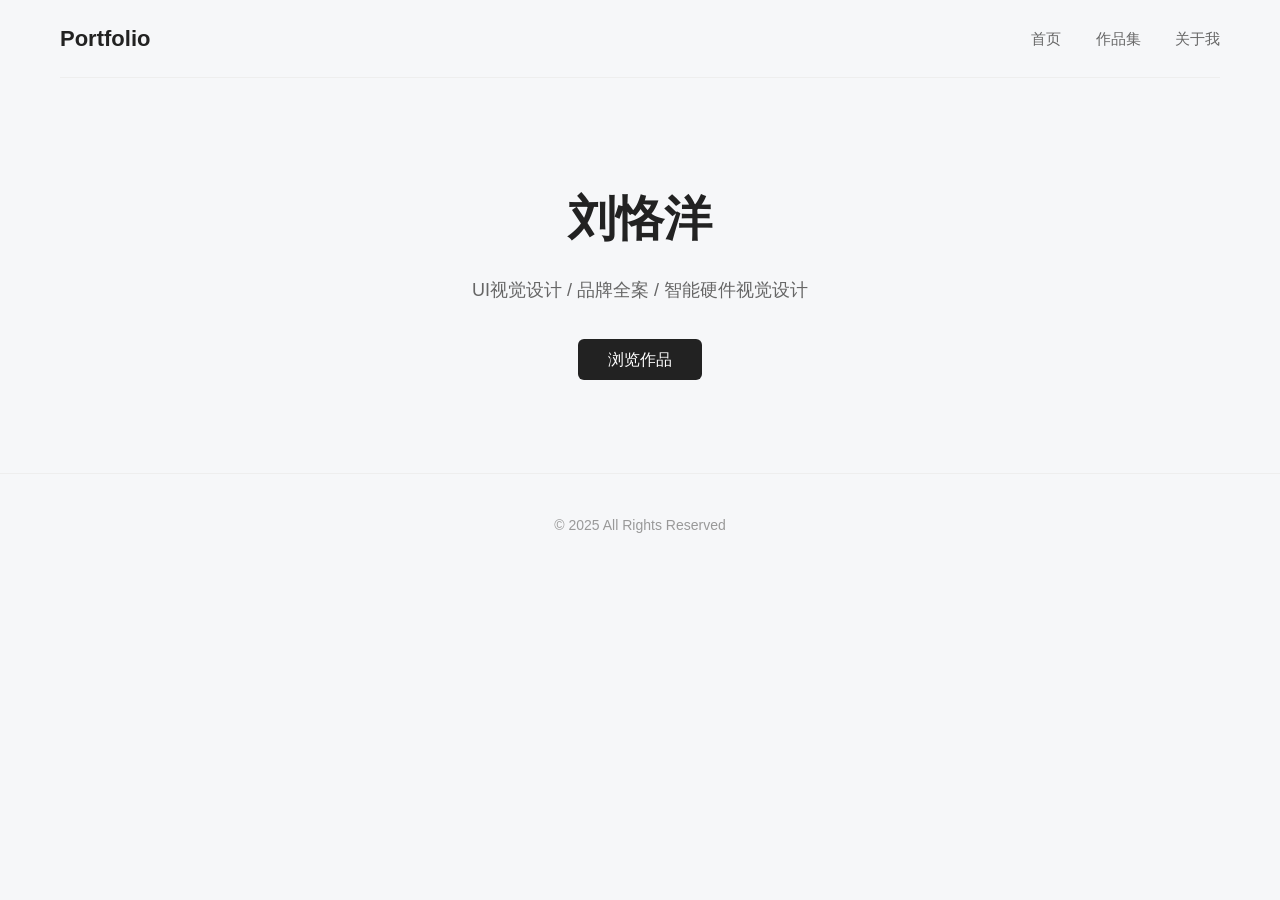
==== docs/index.html @ 11b3e66a "修改名字" ====
<!DOCTYPE html>
<html lang="zh-CN">
<head>
    <meta charset="UTF-8">
    <meta name="viewport" content="width=device-width, initial-scale=1.0">
    <title>个人作品集 | UI品牌设计师</title>
    <link rel="stylesheet" href="assets/css/style.css">
</head>
<body>
    <div class="container">
        <nav>
            <div class="nav-logo">Portfolio</div>
            <div class="nav-links">
                <a href="index.html">首页</a>
                <a href="works.html">作品集</a>
                <a href="about.html">关于我</a>
            </div>
        </nav>

        <section class="hero">
            <h1>刘恪洋</h1>
            <p>UI视觉设计 / 品牌全案 / 智能硬件视觉设计</p>
            <a href="works.html" class="btn">浏览作品</a>
        </section>
    </div>

    <footer>
        © 2025 All Rights Reserved
    </footer>
</body>
</html>
---- docs/assets/css/style.css ----
* {
    margin: 0;
    padding: 0;
    box-sizing: border-box;
}

body {
    font-family: "Inter", "思源黑体", sans-serif;
    background-color: #f6f7f9;
    color: #222;
    line-height: 1.7;
}

a {
    text-decoration: none;
    color: inherit;
}

.container {
    max-width: 1200px;
    margin: 0 auto;
    padding: 0 20px;
}

/* 导航栏 */
nav {
    display: flex;
    justify-content: space-between;
    align-items: center;
    padding: 20px 0;
    border-bottom: 1px solid #eee;
}

.nav-logo {
    font-size: 22px;
    font-weight: 700;
}

.nav-links a {
    margin-left: 30px;
    font-size: 15px;
    color: #666;
}

.nav-links a:hover {
    color: #000;
}

/* 首页hero */
.hero {
    text-align: center;
    padding: 100px 20px;
}

.hero h1 {
    font-size: 48px;
    margin-bottom: 15px;
}

.hero p {
    font-size: 18px;
    color: #666;
    margin-bottom: 40px;
}

.btn {
    padding: 12px 30px;
    background: #222;
    color: #fff;
    border-radius: 6px;
    transition: 0.3s;
}

.btn:hover {
    background: #444;
}

/* 作品网格 */
.section-title {
    font-size: 28px;
    margin: 60px 0 30px;
}

.works-grid {
    display: grid;
    grid-template-columns: repeat(auto-fill, minmax(350px, 1fr));
    gap: 30px;
    margin-bottom: 80px;
}

.work-card {
    background: #fff;
    border-radius: 10px;
    overflow: hidden;
    box-shadow: 0 2px 12px rgba(0,0,0,0.06);
    transition: 0.3s;
}

.work-card:hover {
    transform: translateY(-5px);
}

.work-card img {
    width: 100%;
    height: 240px;
    object-fit: cover;
}

.work-info {
    padding: 20px;
}

.work-info h3 {
    margin-bottom: 8px;
}

.work-info p {
    color: #666;
    font-size: 14px;
}

/* 项目详情页 */
.project-banner {
    width: 100%;
    height: 400px;
    background: #eef0f3;
    display: flex;
    align-items: center;
    justify-content: center;
    font-size: 30px;
    color: #999;
}

.project-content {
    max-width: 800px;
    margin: 60px auto;
}

.project-content h2 {
    margin: 40px 0 20px;
}

.project-content p {
    color: #444;
    margin-bottom: 15px;
}

.end-text {
    margin: 60px 0 40px;
    text-align: center;
    font-size: 18px;
    color: #333;
    line-height: 2;
}

/* 页脚 */
footer {
    text-align: center;
    padding: 40px 0;
    color: #999;
    font-size: 14px;
    border-top: 1px solid #eee;
}
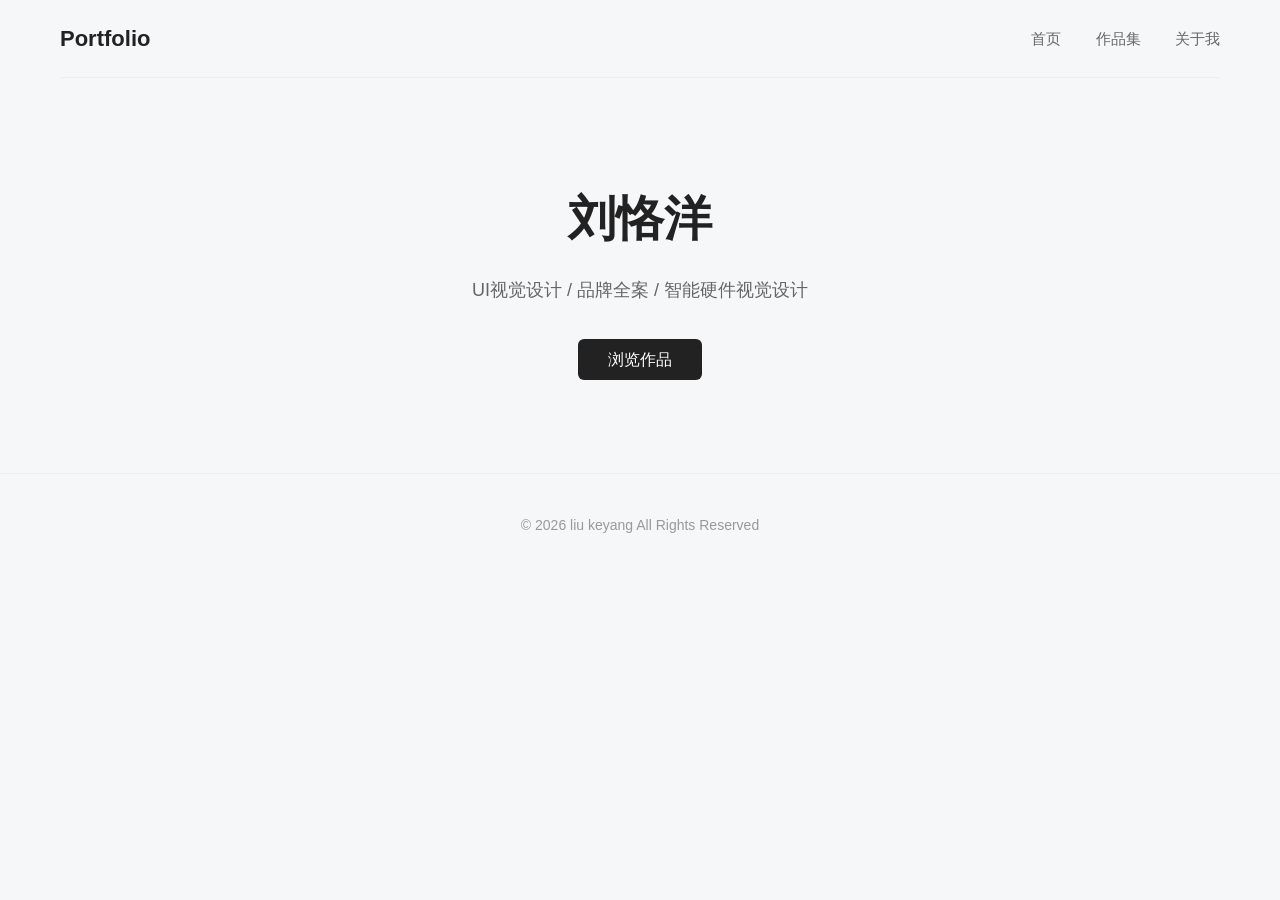
==== commit 150f7a56: "版权归属修改2" ====
--- a/docs/index.html
+++ b/docs/index.html
@@ -25,7 +25,7 @@
     </div>
 
     <footer>
-        © 2025 All Rights Reserved
+        © 2026 liu keyang All Rights Reserved
     </footer>
 </body>
 </html>
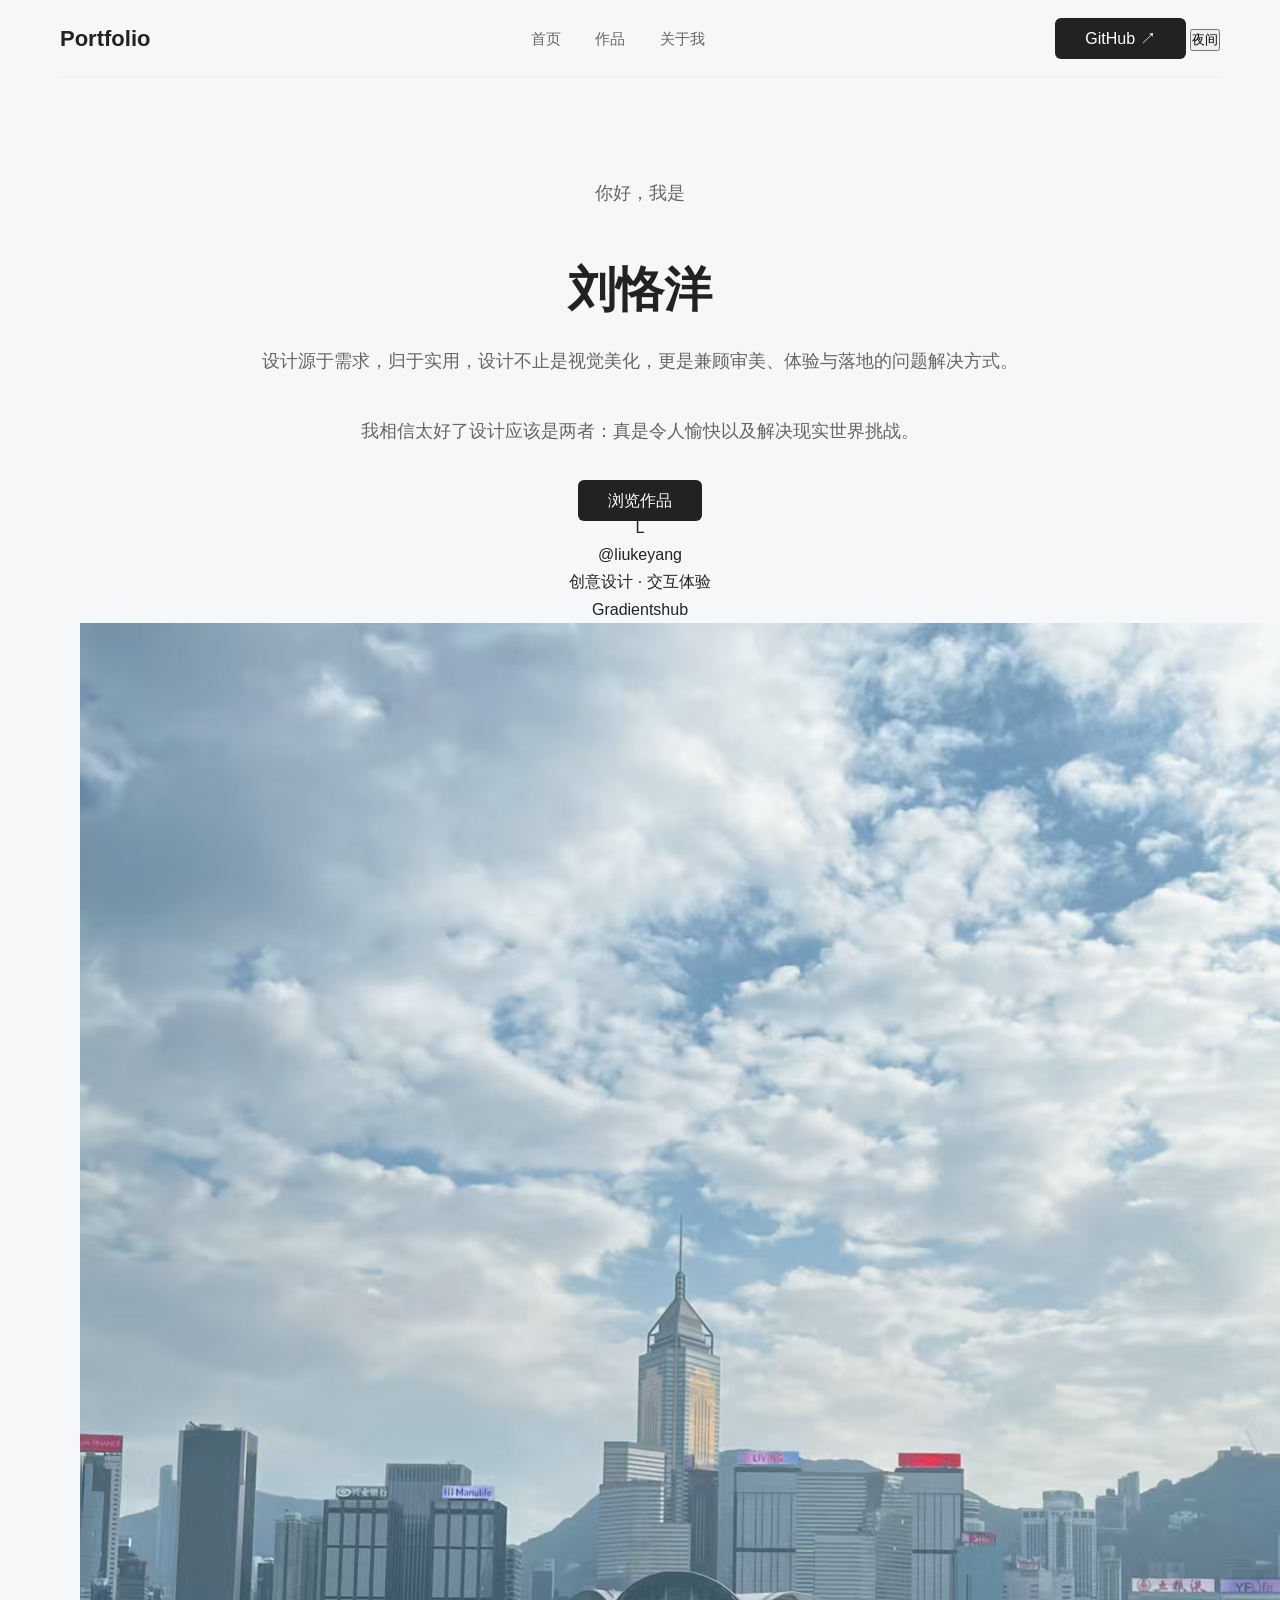
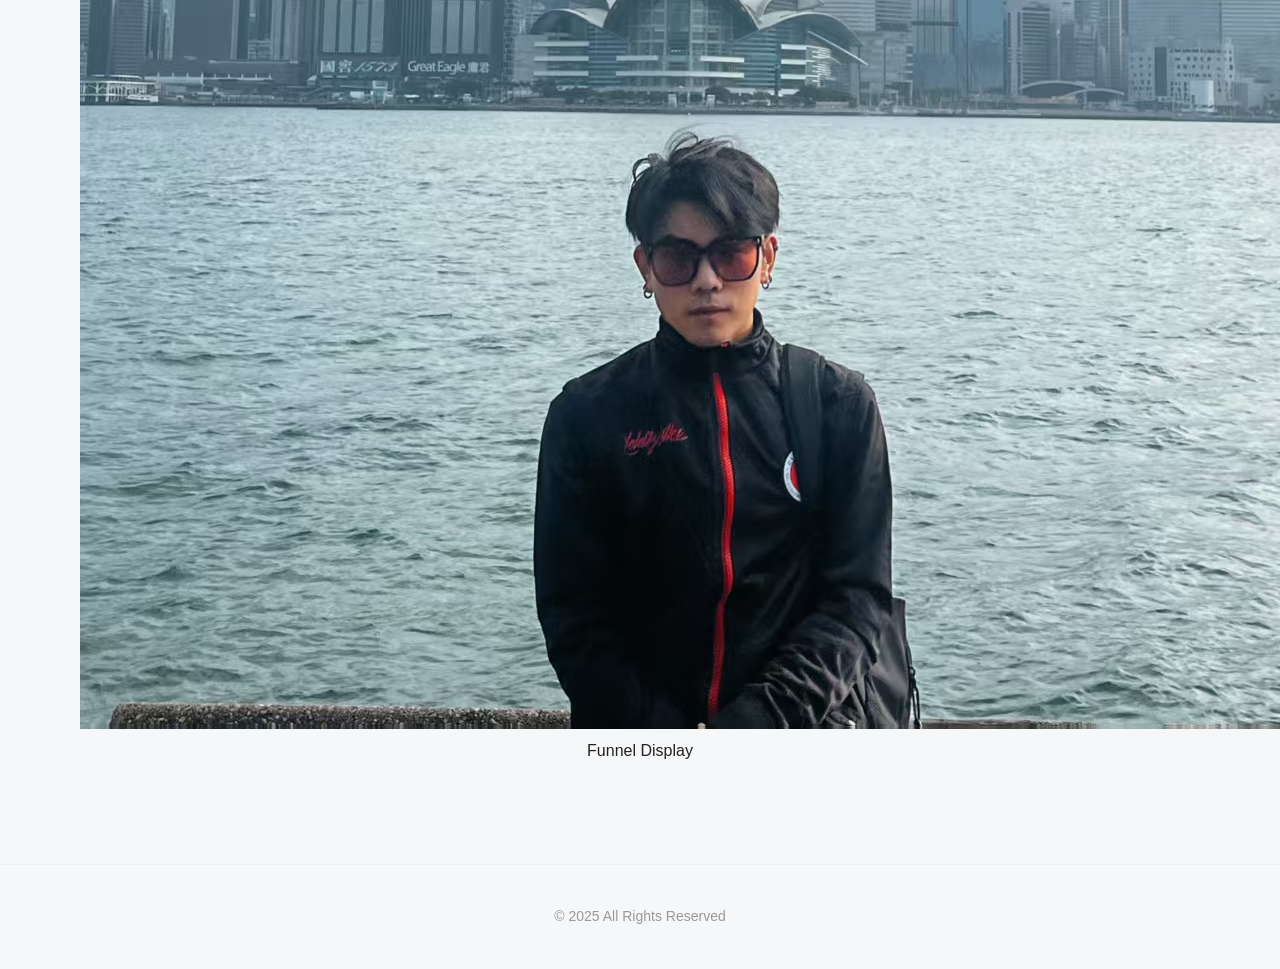
==== commit fbae5e83: "Add files via upload" ====
--- a/docs/index.html
+++ b/docs/index.html
@@ -8,24 +8,67 @@
 </head>
 <body>
     <div class="container">
-        <nav>
+        <nav class="topbar">
             <div class="nav-logo">Portfolio</div>
             <div class="nav-links">
                 <a href="index.html">首页</a>
-                <a href="works.html">作品集</a>
+                <a href="works.html">作品</a>
                 <a href="about.html">关于我</a>
+            </div>
+            <div class="nav-actions">
+                <a href="https://github.com/lllluckyyyy274" class="btn btn-outline">GitHub ↗</a>
+                <button id="themeToggle" class="theme-toggle" aria-label="切换主题">夜间</button>
             </div>
         </nav>
 
         <section class="hero">
-            <h1>刘恪洋</h1>
-            <p>UI视觉设计 / 品牌全案 / 智能硬件视觉设计</p>
-            <a href="works.html" class="btn">浏览作品</a>
+            <div class="hero-copy">
+                <p class="eyebrow">你好，我是</p>
+                <h1>刘恪洋</h1>
+                <p class="hero-lead">设计源于需求，归于实用，设计不止是视觉美化，更是兼顾审美、体验与落地的问题解决方式。</p>
+                <p class="hero-description">我相信太好了设计应该是两者：真是令人愉快以及解决现实世界挑战。</p>
+
+                <div class="hero-actions">
+                    <a href="works.html" class="btn btn-primary">浏览作品</a>
+                </div>
+
+                <div class="profile-card">
+                    <div class="profile-avatar">L</div>
+                    <div>
+                        <div class="profile-name">@liukeyang</div>
+                        <div class="profile-note">创意设计 · 交互体验</div>
+                    </div>
+                </div>
+            </div>
+
+            <div class="hero-visual">
+                <div class="visual-frame">
+                    <span class="visual-label">Gradientshub</span>
+                    <img src="assets/images/mypicture.jpg" alt="展示图">
+                    <span class="visual-chip">Funnel Display</span>
+                    <div class="visual-bar">
+                        <span></span>
+                        <span></span>
+                        <span></span>
+                    </div>
+                </div>
+            </div>
         </section>
     </div>
 
     <footer>
-        © 2026 liu keyang All Rights Reserved
+        © 2025 All Rights Reserved
     </footer>
+
+    <script>
+        const themeToggle = document.getElementById('themeToggle');
+        const root = document.documentElement;
+        themeToggle.addEventListener('click', () => {
+            document.body.classList.toggle('dark-theme');
+            const isDark = document.body.classList.contains('dark-theme');
+            themeToggle.textContent = isDark ? '白天' : '夜间';
+            themeToggle.setAttribute('aria-label', isDark ? '切换至白天模式' : '切换至夜间模式');
+        });
+    </script>
 </body>
-</html>
+</html>
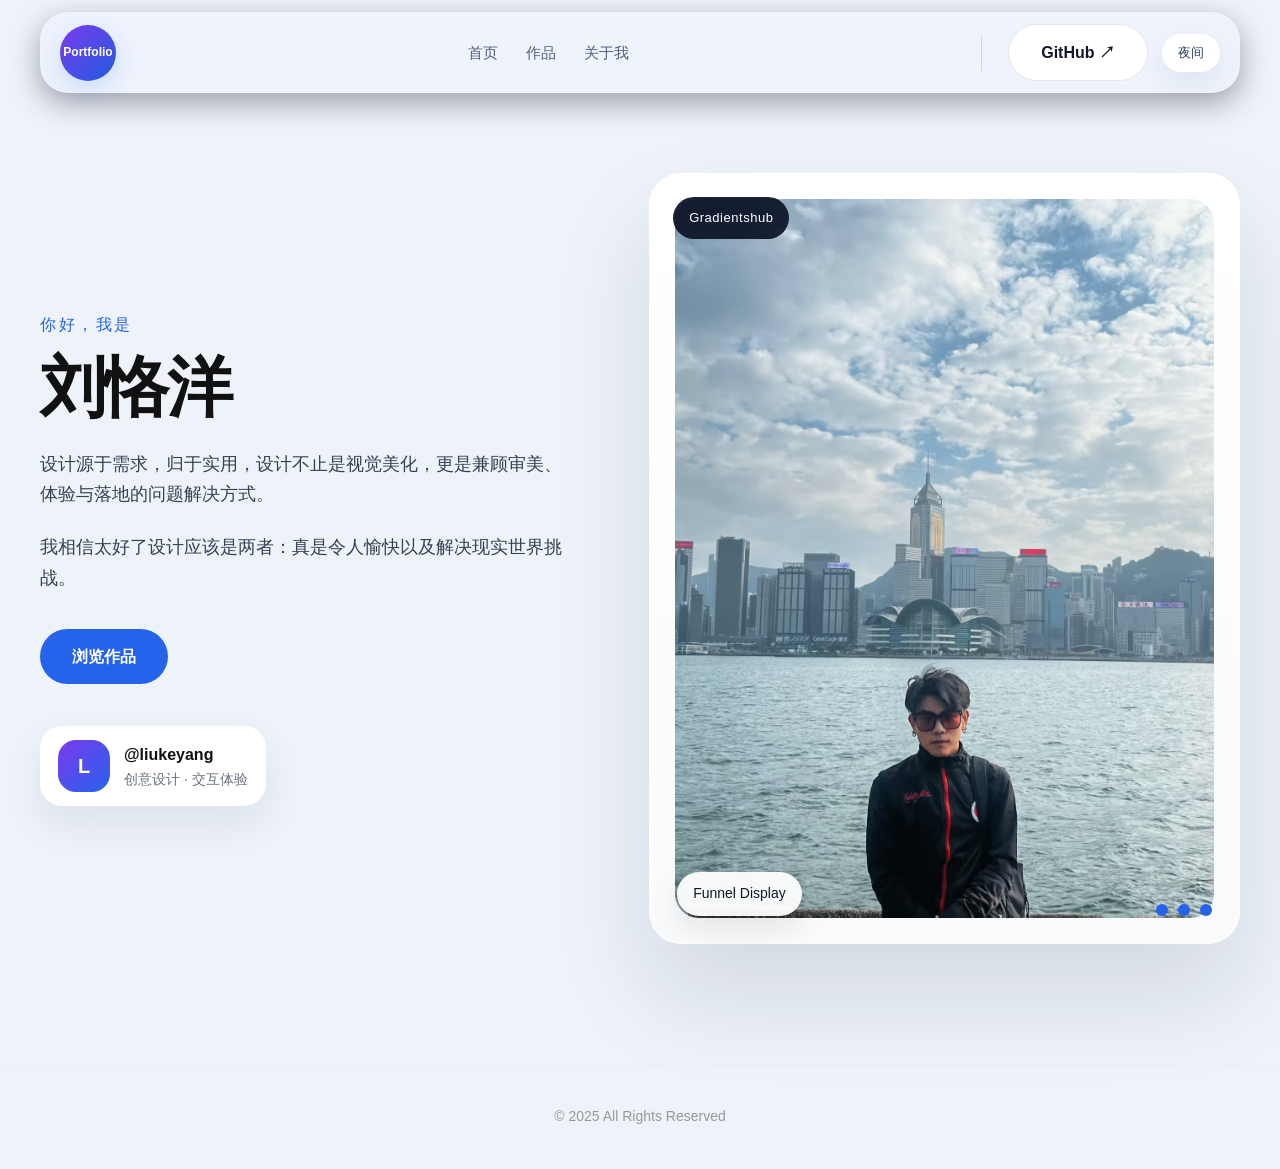
==== commit 95829f59: "Update index.html" ====
--- a/docs/index.html
+++ b/docs/index.html
@@ -4,7 +4,7 @@
     <meta charset="UTF-8">
     <meta name="viewport" content="width=device-width, initial-scale=1.0">
     <title>个人作品集 | UI品牌设计师</title>
-    <link rel="stylesheet" href="assets/css/style.css">
+    <link rel="stylesheet" href="./assets/css/style.css">
 </head>
 <body>
     <div class="container">
@@ -71,4 +71,4 @@
         });
     </script>
 </body>
-</html>+</html>
--- a/docs/assets/css/style.css
+++ b/docs/assets/css/style.css
@@ -6,8 +6,8 @@
 
 body {
     font-family: "Inter", "思源黑体", sans-serif;
-    background-color: #f6f7f9;
-    color: #222;
+    background-color: #eef3fa;
+    color: #111;
     line-height: 1.7;
 }
 
@@ -17,62 +17,419 @@
 }
 
 .container {
-    max-width: 1200px;
+    max-width: 1440px;
     margin: 0 auto;
-    padding: 0 20px;
-}
-
-/* 导航栏 */
-nav {
+    padding: 0 clamp(16px, 4vw, 40px); /* 最小16px，随屏幕宽度变化，最大40px */
+    position: relative;
+}
+
+.topbar {
     display: flex;
-    justify-content: space-between;
-    align-items: center;
-    padding: 20px 0;
-    border-bottom: 1px solid #eee;
+    align-items: center;
+    gap: 20px;
+    padding: 12px 20px;
+    margin: 12px 0 0;
+    background: rgba(255,255,255,0.06);
+    border-radius: 28px;
+    box-shadow: 0 10px 30px rgba(2,6,23,0.35);
+    backdrop-filter: blur(8px) saturate(120%);
+    -webkit-backdrop-filter: blur(8px) saturate(120%);
 }
 
 .nav-logo {
-    font-size: 22px;
+    width: 56px;
+    height: 56px;
+    border-radius: 50%;
+    display: inline-grid;
+    place-items: center;
+    font-size: 12px;
+    font-weight: 900;
+    color: #fff;
+    background: linear-gradient(135deg,#7c3aed,hsl(221, 75%, 50%));
+    box-shadow: 0 8px 24px rgba(37,99,235,0.18);
+}
+
+.nav-links {
+    display: flex;
+    align-items: center;
+    gap: 28px;
+    flex-wrap: nowrap;
+    margin: 0 auto; /* 居中 */
+}
+
+.nav-links a {
+    position: relative;
+    font-size: 15px;
+    color: #51607a;
+    transition: color 0.2s;
+}
+
+.nav-links a::after {
+    content: "";
+    position: absolute;
+    left: 0;
+    bottom: -4px;
+    width: 0;
+    height: 3px;
+    background: #2563eb;
+    border-radius: 999px;
+    transition: width 0.25s ease;
+}
+
+.nav-links a:hover {
+    color: #0f172a;
+}
+
+.nav-links a:hover::after,
+.nav-links a:focus-visible::after {
+    width: 100%;
+}
+
+.nav-actions {
+    display: flex;
+    align-items: center;
+    gap: 14px;
+}
+
+.nav-actions::before {
+    content: "";
+    display: block;
+    width: 1px;
+    height: 36px;
+    margin-right: 12px;
+    background: rgba(2,6,23,0.12);
+    border-radius: 2px;
+}
+
+.theme-toggle {
+    padding: 10px 16px;
+    border: none;
+    border-radius: 999px;
+    background: #fff;
+    color: #2e3e5c;
+    box-shadow: 0 10px 30px rgba(20, 30, 60, 0.08);
+    cursor: pointer;
+}
+
+.btn {
+    display: inline-flex;
+    align-items: center;
+    justify-content: center;
+    padding: 14px 32px;
+    border-radius: 999px;
+    font-weight: 600;
+    transition: all 0.25s ease;
+}
+
+.btn-primary {
+    background: #2563eb;
+    color: #fff;
+}
+
+.btn-primary:hover {
+    background: #1d4ed8;
+}
+
+.btn-outline {
+    border: 1px solid rgba(15, 23, 42, 0.1);
+    background: #fff;
+    color: #111827;
+}
+
+.btn-outline:hover {
+    background: #f8fafc;
+}
+
+.dark-theme {
+    background-color: #071019;
+    color: #e5e7eb;
+}
+
+.dark-theme a {
+    color: #e5e7eb;
+}
+
+.dark-theme .container {
+    background: transparent;
+}
+
+.dark-theme nav,
+.dark-theme .visual-frame,
+.dark-theme .profile-card,
+.dark-theme .btn-outline,
+.dark-theme .theme-toggle {
+    background: rgba(15, 23, 42, 0.94);
+}
+
+.dark-theme .theme-toggle {
+    color: #e5e7eb;
+    box-shadow: 0 10px 30px rgba(255, 255, 255, 0.06);
+}
+
+.dark-theme .nav-links a {
+    color: #cbd5e1;
+}
+
+.dark-theme .nav-links a:hover {
+    color: #f8fafc;
+}
+
+.dark-theme .btn-primary {
+    background: #60a5fa;
+}
+
+.dark-theme .btn-primary:hover {
+    background: #3b82f6;
+}
+
+.dark-theme .btn-outline {
+    border-color: rgba(255, 255, 255, 0.1);
+    background: rgba(255, 255, 255, 0.05);
+    color: #e5e7eb;
+}
+
+.dark-theme .hero-lead,
+.dark-theme .hero-description,
+.dark-theme .profile-note {
+    color: #cbd5e1;
+}
+
+.dark-theme .visual-frame {
+    background: rgba(15, 23, 42, 0.96);
+    box-shadow: 0 50px 100px rgba(0, 0, 0, 0.4);
+}
+
+.dark-theme .visual-frame::before {
+    border-color: rgba(255, 255, 255, 0.08);
+}
+
+.dark-theme .visual-label,
+.dark-theme .visual-chip {
+    background: rgba(255, 255, 255, 0.08);
+    color: #e5e7eb;
+}
+
+.dark-theme footer {
+    color: #94a3b8;
+    border-top-color: rgba(148, 163, 184, 0.2);
+}
+
+.hero {
+    display: grid;
+    grid-template-columns: minmax(320px, 1fr) minmax(420px, 1.1fr);
+    align-items: center;
+    gap: 72px;
+    padding: 80px 0 120px;
+}
+
+.hero-copy {
+    max-width: 580px;
+}
+
+.eyebrow {
+    margin-bottom: 18px;
+    font-size: 16px;
+    letter-spacing: 0.16em;
+    text-transform: uppercase;
+    color: #2563eb;
+}
+
+.hero-copy h1 {
+    font-size: 66px;
+    line-height: 0.95;
+    margin-bottom: 30px;
+    letter-spacing: -0.04em;
+}
+
+.hero-lead,
+.hero-description {
+    color: #374151;
+    font-size: 18px;
+    max-width: 560px;
+}
+
+.hero-lead {
+    margin-bottom: 22px;
+}
+
+.hero-description {
+    margin-bottom: 36px;
+}
+
+.hero-actions {
+    margin-bottom: 42px;
+}
+
+.profile-card {
+    display: inline-flex;
+    align-items: center;
+    gap: 14px;
+    padding: 14px 18px;
+    background: #fff;
+    border-radius: 22px;
+    box-shadow: 0 18px 40px rgba(15, 23, 42, 0.08);
+}
+
+.profile-avatar {
+    width: 52px;
+    height: 52px;
+    border-radius: 18px;
+    background: linear-gradient(135deg, #7c3aed, #2563eb);
+    color: #fff;
+    display: grid;
+    place-items: center;
+    font-weight: 800;
+    font-size: 20px;
+}
+
+.profile-name {
     font-weight: 700;
 }
 
-.nav-links a {
-    margin-left: 30px;
-    font-size: 15px;
-    color: #666;
-}
-
-.nav-links a:hover {
-    color: #000;
-}
-
-/* 首页hero */
-.hero {
+.profile-note {
+    font-size: 14px;
+    color: #6b7280;
+}
+
+.hero-visual {
+    display: flex;
+    justify-content: flex-end;
+}
+
+.visual-frame {
+    position: relative;
+    width: 100%;
+    max-width: 660px;
+    border-radius: 32px;
+    background: linear-gradient(180deg, rgba(255,255,255,0.95), rgba(249,250,251,0.95));
+    box-shadow: 0 50px 100px rgba(15, 23, 42, 0.12);
+    overflow: hidden;
+    padding: 26px;
+}
+
+.visual-frame::before {
+    content: "";
+    position: absolute;
+    inset: 0;
+    border: 1px solid rgba(255, 255, 255, 0.55);
+    pointer-events: none;
+    border-radius: 32px;
+}
+
+.visual-label {
+    position: absolute;
+    top: 24px;
+    left: 24px;
+    padding: 10px 16px;
+    background: rgba(15, 23, 42, 0.95);
+    color: #fff;
+    border-radius: 999px;
+    font-size: 13px;
+    letter-spacing: 0.04em;
+}
+
+.visual-chip {
+    position: absolute;
+    bottom: 28px;
+    left: 28px;
+    padding: 10px 16px;
+    background: rgba(255, 255, 255, 0.94);
+    border-radius: 999px;
+    font-size: 14px;
+    color: #111827;
+    box-shadow: 0 12px 30px rgba(15, 23, 42, 0.1);
+}
+
+.visual-bar {
+    position: absolute;
+    right: 28px;
+    bottom: 28px;
+    display: flex;
+    gap: 10px;
+}
+
+.visual-bar span {
+    width: 12px;
+    height: 12px;
+    border-radius: 999px;
+    background: #2563eb;
+}
+
+.visual-frame img {
+    width: 100%;
+    height: auto;
+    display: block;
+    border-radius: 24px;
+    object-fit: cover;
+}
+
+/* 关于页左上头像 */
+.about-avatar {
+    position: absolute;
+    top: 24px;
+    left: 24px;
+    width: clamp(100px, 16vw, 180px);
+    height: auto;
+    border-radius: 12px;
+    box-shadow: 0 20px 40px rgba(0,0,0,0.12);
+    object-fit: cover;
+}
+
+@media screen and (max-width: 800px) {
+    .about-avatar {
+        width: clamp(80px, 18vw, 140px);
+        top: 18px;
+        left: 18px;
+    }
+}
+
+footer {
     text-align: center;
-    padding: 100px 20px;
-}
-
-.hero h1 {
-    font-size: 48px;
-    margin-bottom: 15px;
-}
-
-.hero p {
-    font-size: 18px;
-    color: #666;
-    margin-bottom: 40px;
-}
-
-.btn {
-    padding: 12px 30px;
-    background: #222;
-    color: #fff;
-    border-radius: 6px;
-    transition: 0.3s;
-}
-
-.btn:hover {
-    background: #444;
+    padding: 40px 0 60px;
+    color: #6b7280;
+    font-size: 14px;
+    border-top: 1px solid rgba(148, 163, 184, 0.15);
+}
+
+@media screen and (max-width: 960px) {
+    .hero {
+        grid-template-columns: 1fr;
+        gap: 50px;
+        padding-top: 64px;
+    }
+
+    .hero-copy h1 {
+        font-size: 54px;
+    }
+
+    .visual-frame {
+        max-width: 100%;
+        padding: 22px;
+    }
+}
+
+@media screen and (max-width: 700px) {
+    .topbar {
+        flex-direction: column;
+        align-items: flex-start;
+    }
+
+    .nav-links {
+        gap: 18px;
+    }
+
+    .nav-actions {
+        width: 100%;
+        justify-content: space-between;
+    }
+
+    .hero-copy h1 {
+        font-size: 42px;
+    }
+
+    .profile-card {
+        width: 100%;
+    }
 }
 
 /* 作品网格 */
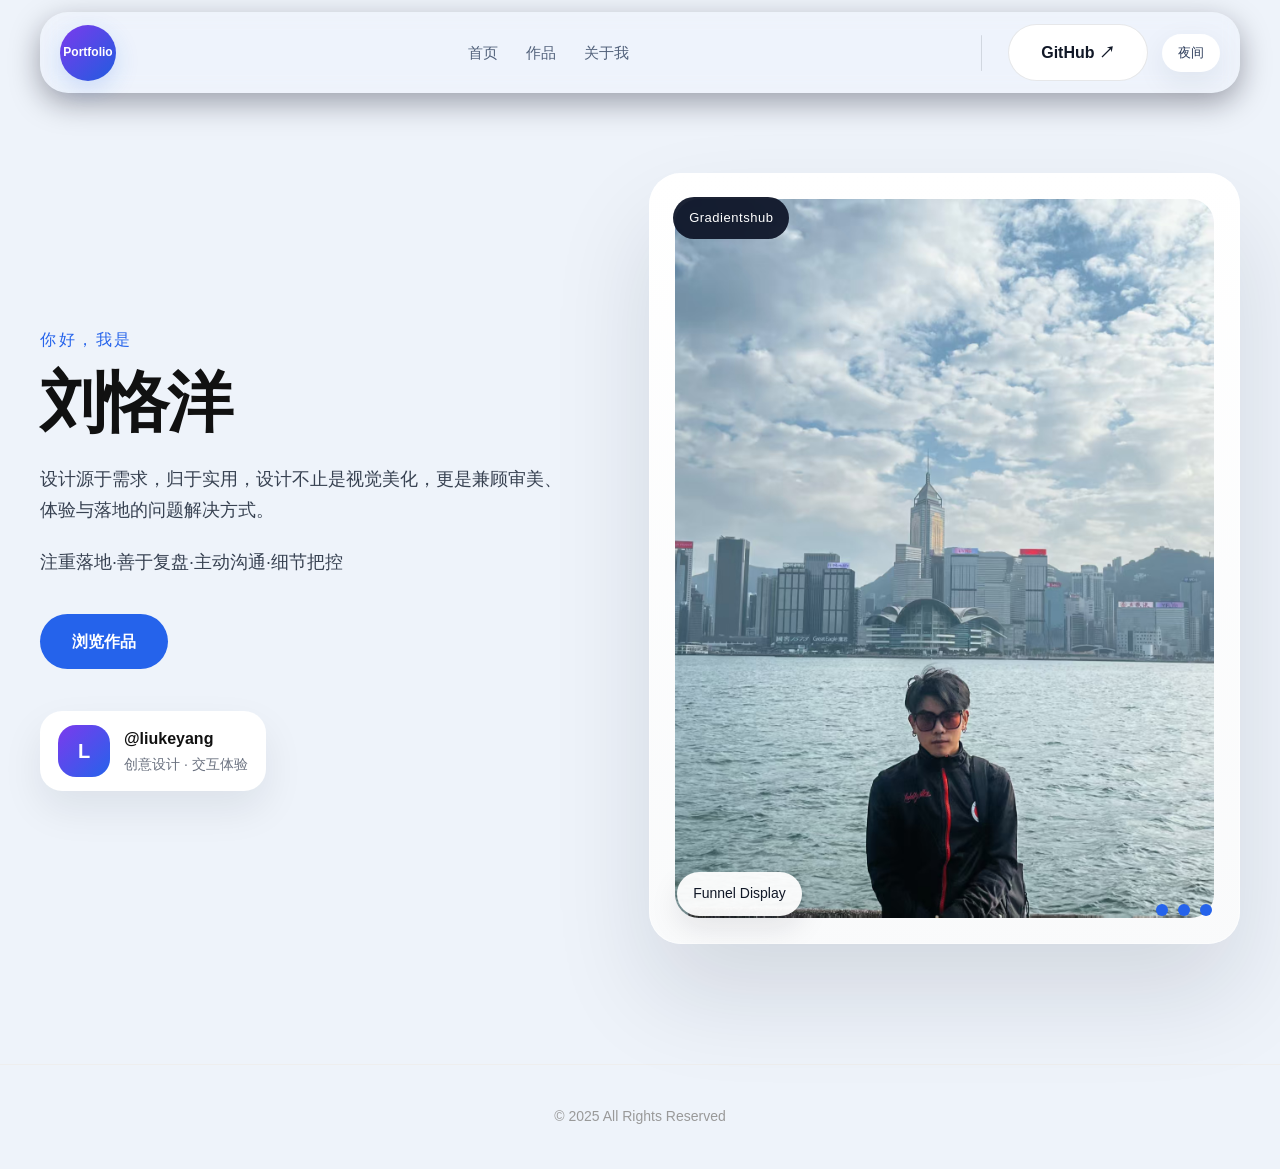
==== commit 5f6b4e4f: "Update index.html" ====
--- a/docs/index.html
+++ b/docs/index.html
@@ -4,7 +4,7 @@
     <meta charset="UTF-8">
     <meta name="viewport" content="width=device-width, initial-scale=1.0">
     <title>个人作品集 | UI品牌设计师</title>
-    <link rel="stylesheet" href="./assets/css/style.css">
+    <link rel="stylesheet" href="assets/css/style.css">
 </head>
 <body>
     <div class="container">
@@ -26,7 +26,7 @@
                 <p class="eyebrow">你好，我是</p>
                 <h1>刘恪洋</h1>
                 <p class="hero-lead">设计源于需求，归于实用，设计不止是视觉美化，更是兼顾审美、体验与落地的问题解决方式。</p>
-                <p class="hero-description">我相信太好了设计应该是两者：真是令人愉快以及解决现实世界挑战。</p>
+                <p class="hero-description">注重落地·善于复盘·主动沟通·细节把控</p>
 
                 <div class="hero-actions">
                     <a href="works.html" class="btn btn-primary">浏览作品</a>
--- a/docs/assets/css/style.css
+++ b/docs/assets/css/style.css
@@ -101,6 +101,50 @@
     border-radius: 2px;
 }
 
+/* 作品次级导航 */
+.project-nav {
+    display: flex;
+    align-items: center;
+    gap: 24px;
+    padding: 0;
+    margin: 20px auto 0;
+    justify-content: center;
+}
+
+.project-nav-item {
+    position: relative;
+    font-size: 15px;
+    color: #51607a;
+    transition: color 0.2s;
+    padding-bottom: 8px;
+}
+
+.project-nav-item::after {
+    content: "";
+    position: absolute;
+    left: 0;
+    bottom: 0;
+    width: 0;
+    height: 2px;
+    background: #2563eb;
+    border-radius: 999px;
+    transition: width 0.25s ease;
+}
+
+.project-nav-item:hover {
+    color: #0f172a;
+}
+
+.project-nav-item:hover::after,
+.project-nav-item.active::after {
+    width: 100%;
+}
+
+.project-nav-item.active {
+    color: #0f172a;
+    font-weight: 600;
+}
+
 .theme-toggle {
     padding: 10px 16px;
     border: none;
@@ -410,17 +454,63 @@
 
 @media screen and (max-width: 700px) {
     .topbar {
-        flex-direction: column;
-        align-items: flex-start;
+        flex-direction: row;
+        align-items: center;
+        gap: 12px;
+        padding: 8px 12px;
+        flex-wrap: nowrap;
+    }
+
+    .nav-logo {
+        width: 44px;
+        height: 44px;
+        font-size: 10px;
+        flex-shrink: 0;
     }
 
     .nav-links {
-        gap: 18px;
+        gap: 16px;
+        margin: 0;
+        flex-shrink: 0;
+    }
+
+    .nav-links a {
+        font-size: 13px;
     }
 
     .nav-actions {
-        width: 100%;
-        justify-content: space-between;
+        width: auto;
+        justify-content: flex-end;
+        gap: 8px;
+        margin-left: auto;
+    }
+
+    .nav-actions::before {
+        height: 24px;
+        margin-right: 8px;
+    }
+
+    .theme-toggle {
+        padding: 6px 12px;
+        font-size: 12px;
+    }
+
+    .btn {
+        padding: 8px 16px;
+        font-size: 12px;
+    }
+
+    .project-nav {
+        gap: 16px;
+        margin-top: 16px;
+        overflow-x: auto;
+        padding-bottom: 8px;
+    }
+
+    .project-nav-item {
+        font-size: 13px;
+        white-space: nowrap;
+        flex-shrink: 0;
     }
 
     .hero-copy h1 {
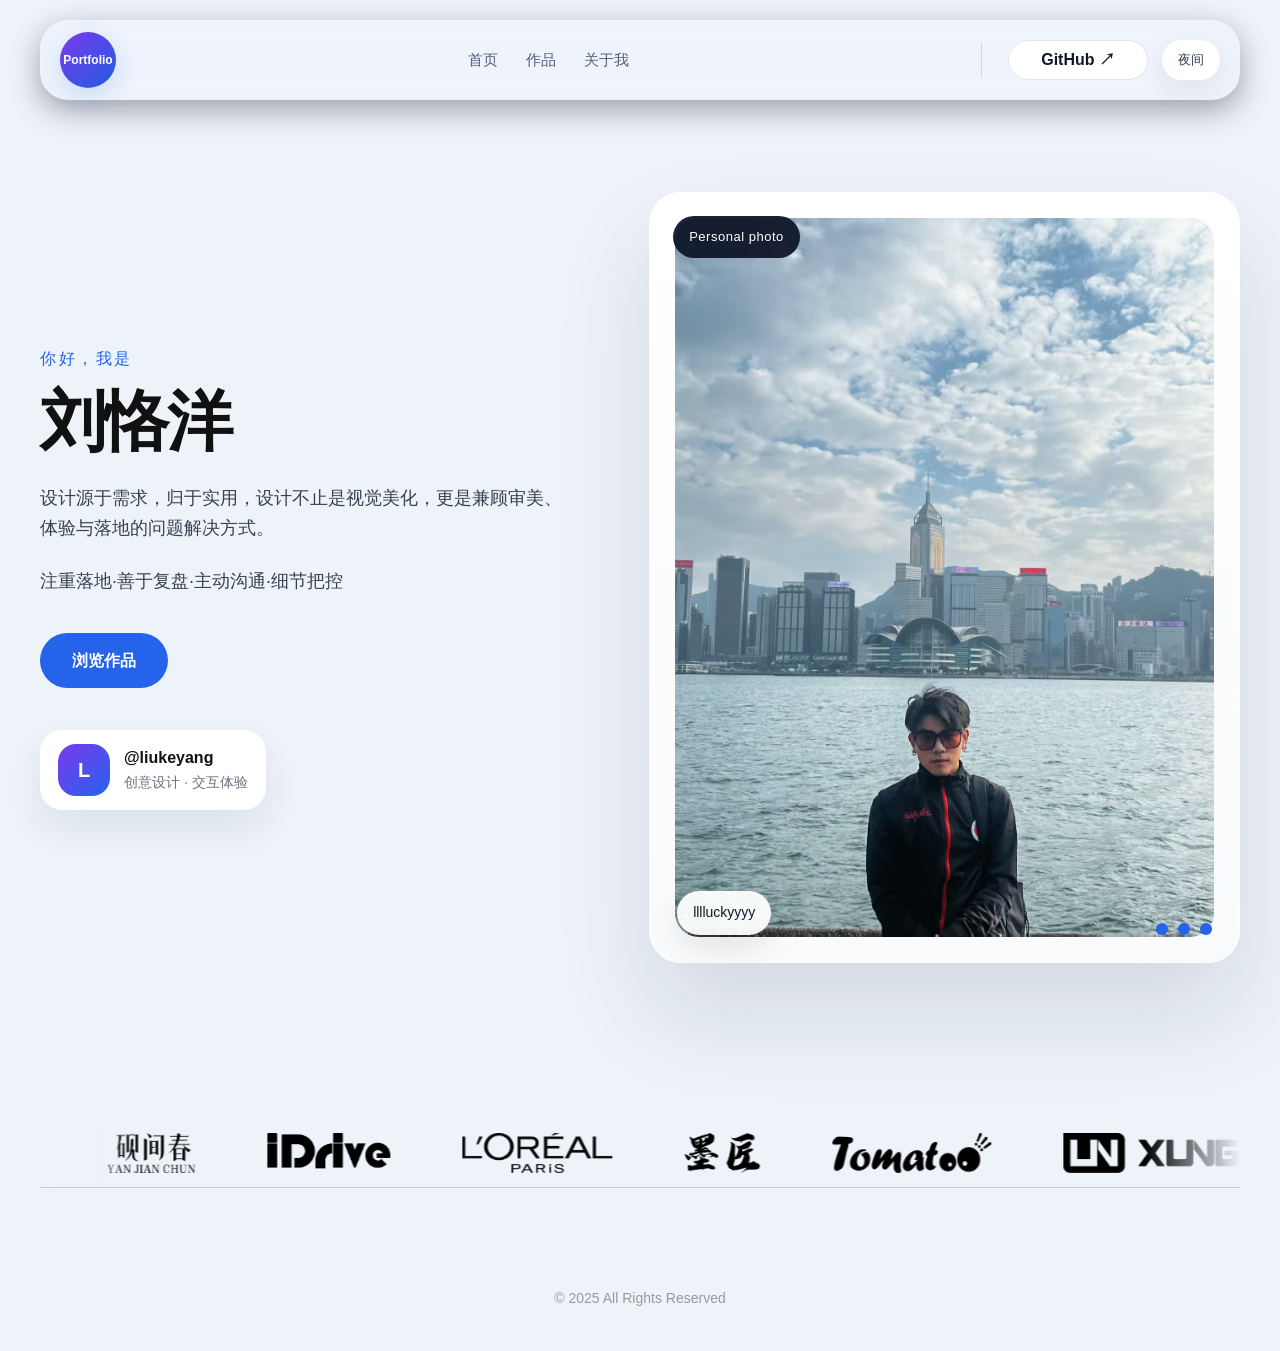
==== commit cc66d6e1: "Add files via upload" ====
--- a/docs/index.html
+++ b/docs/index.html
@@ -5,6 +5,7 @@
     <meta name="viewport" content="width=device-width, initial-scale=1.0">
     <title>个人作品集 | UI品牌设计师</title>
     <link rel="stylesheet" href="assets/css/style.css">
+    <link rel="stylesheet" href="assets/css/logoloop.css">
 </head>
 <body>
     <div class="container">
@@ -26,26 +27,27 @@
                 <p class="eyebrow">你好，我是</p>
                 <h1>刘恪洋</h1>
                 <p class="hero-lead">设计源于需求，归于实用，设计不止是视觉美化，更是兼顾审美、体验与落地的问题解决方式。</p>
-                <p class="hero-description">注重落地·善于复盘·主动沟通·细节把控</p>
+                <p class="hero-description">注重落地·善于复盘·主动沟通·细节把控
+                </p>
 
                 <div class="hero-actions">
                     <a href="works.html" class="btn btn-primary">浏览作品</a>
                 </div>
 
-                <div class="profile-card">
+                <a href="about.html" class="profile-card">
                     <div class="profile-avatar">L</div>
                     <div>
                         <div class="profile-name">@liukeyang</div>
                         <div class="profile-note">创意设计 · 交互体验</div>
                     </div>
-                </div>
+                </a>
             </div>
 
             <div class="hero-visual">
                 <div class="visual-frame">
-                    <span class="visual-label">Gradientshub</span>
                     <img src="assets/images/mypicture.jpg" alt="展示图">
-                    <span class="visual-chip">Funnel Display</span>
+                    <span class="visual-label">Personal photo</span>
+                    <span class="visual-chip">lllluckyyyy</span>
                     <div class="visual-bar">
                         <span></span>
                         <span></span>
@@ -56,19 +58,114 @@
         </section>
     </div>
 
-    <footer>
-        © 2025 All Rights Reserved
-    </footer>
+        <section id="logo-loop-section" style="padding:40px 0;background:transparent;">
+            <div class="container">
+                <div id="logo-loop-root"></div>
+            </div>
+        </section>
+
+        <footer>
+                © 2025 All Rights Reserved
+        </footer>
 
     <script>
         const themeToggle = document.getElementById('themeToggle');
-        const root = document.documentElement;
-        themeToggle.addEventListener('click', () => {
-            document.body.classList.toggle('dark-theme');
-            const isDark = document.body.classList.contains('dark-theme');
-            themeToggle.textContent = isDark ? '白天' : '夜间';
-            themeToggle.setAttribute('aria-label', isDark ? '切换至白天模式' : '切换至夜间模式');
-        });
+        const savedTheme = window.localStorage.getItem('theme');
+        const isDarkMode = savedTheme === 'dark';
+        const updateTheme = (dark) => {
+            document.body.classList.toggle('dark-theme', dark);
+            if (themeToggle) {
+                themeToggle.textContent = dark ? '白天' : '夜间';
+                themeToggle.setAttribute('aria-label', dark ? '切换至白天模式' : '切换至夜间模式');
+            }
+            if (window.reloadLogoLoop) {
+                window.reloadLogoLoop();
+            }
+        };
+        if (savedTheme) {
+            updateTheme(isDarkMode);
+        }
+        if (themeToggle) {
+            themeToggle.addEventListener('click', () => {
+                const nextDark = !document.body.classList.contains('dark-theme');
+                window.localStorage.setItem('theme', nextDark ? 'dark' : 'light');
+                updateTheme(nextDark);
+            });
+        }
+
+        const visualFrame = document.querySelector('.visual-frame');
+        const visualImg = visualFrame?.querySelector('img');
+        if (visualFrame && visualImg) {
+            const maxRotate = 12;
+            visualFrame.addEventListener('pointermove', (event) => {
+                const rect = visualFrame.getBoundingClientRect();
+                const x = event.clientX - rect.left;
+                const y = event.clientY - rect.top;
+                const px = (x / rect.width - 0.5) * 2;
+                const py = (y / rect.height - 0.5) * 2;
+                const rotateY = px * maxRotate;
+                const rotateX = -py * maxRotate;
+                visualImg.style.transform = `perspective(1200px) scale(1.01) rotateX(${rotateX}deg) rotateY(${rotateY}deg)`;
+            });
+            visualFrame.addEventListener('pointerleave', () => {
+                visualImg.style.transform = 'perspective(1200px) scale(1) rotateX(0deg) rotateY(0deg)';
+            });
+        }
     </script>
+        <script src="./assets/js/logoloop.js"></script>
+        <script>
+            const root = document.getElementById('logo-loop-root');
+            let logoLoopDestroy = null;
+            const MANIFEST = ["XPPen1.png","XPPen2.png","YGC1.png","YGC2.png","idrive1.png","idrive2.png","loreal1.png","loreal2.png","mojiang1.png","mojiang2.png","tomatoo1.png","tomatoo2.png","XUNG1.png","XUNG2.png","zao1.png","zao2.png"];
+
+            const getTheme = () => (document.body.classList.contains('dark-theme') ? 'dark' : 'light');
+            const normalizeLogoName = name => name.replace(/\.[^.]+$/, '');
+
+            const buildLogoList = manifest => {
+                const theme = getTheme();
+                const variant = theme === 'dark' ? '1' : '2';
+                const groups = {};
+
+                manifest.forEach(name => {
+                    const match = name.match(/^(.+?)([12])(\.[^.]+)$/);
+                    if (match) {
+                        const base = normalizeLogoName(match[1]);
+                        groups[base] = groups[base] || {};
+                        groups[base][match[2]] = name;
+                    } else {
+                        const base = normalizeLogoName(name);
+                        groups[base] = groups[base] || {};
+                        groups[base].default = name;
+                    }
+                });
+
+                return Object.values(groups).map(group => {
+                    const chosen = group[variant] || group.default || group['2'] || group['1'] || Object.values(group)[0];
+                    return { src: `assets/images/logo/${chosen}`, alt: normalizeLogoName(chosen) };
+                });
+            };
+
+            const loadLogoLoop = () => {
+                const logos = buildLogoList(MANIFEST);
+                if (logoLoopDestroy) {
+                    logoLoopDestroy();
+                }
+                logoLoopDestroy = createLogoLoop(root, {
+                    logos,
+                    speed: 40,
+                    direction: 'left',
+                    logoHeight: 40,
+                    gap: 72,
+                    hoverSpeed: 0,
+                    pauseOnHover: false,
+                    fadeOut: true,
+                    scaleOnHover: true,
+                    ariaLabel: '合作项目与案例'
+                });
+            };
+
+            window.reloadLogoLoop = loadLogoLoop;
+            loadLogoLoop();
+        </script>
 </body>
-</html>
+</html>
--- a/docs/assets/css/style.css
+++ b/docs/assets/css/style.css
@@ -24,11 +24,14 @@
 }
 
 .topbar {
+    position: sticky;
+    top: 0;
+    z-index: 99;
     display: flex;
     align-items: center;
     gap: 20px;
     padding: 12px 20px;
-    margin: 12px 0 0;
+    margin: 20px auto 12px;
     background: rgba(255,255,255,0.06);
     border-radius: 28px;
     box-shadow: 0 10px 30px rgba(2,6,23,0.35);
@@ -114,7 +117,7 @@
 .project-nav-item {
     position: relative;
     font-size: 15px;
-    color: #51607a;
+    color: #1f2937;
     transition: color 0.2s;
     padding-bottom: 8px;
 }
@@ -132,7 +135,7 @@
 }
 
 .project-nav-item:hover {
-    color: #0f172a;
+    color: #111827;
 }
 
 .project-nav-item:hover::after,
@@ -142,17 +145,44 @@
 
 .project-nav-item.active {
     color: #0f172a;
-    font-weight: 600;
-}
-
-.theme-toggle {
+    font-weight: 700;
+}
+
+.dark-theme .project-nav-item {
+    color: #cbd5e1;
+}
+
+.dark-theme .project-nav-item:hover {
+    color: #f8fafc;
+}
+
+.dark-theme .project-nav-item::after,
+.dark-theme .project-nav-item.active::after {
+    background: #60a5fa;
+}
+
+.dark-theme .project-nav-item.active {
+    color: #ffffff;
+    font-weight: 700;
+}
+
+.theme-toggle,
+.btn-outline {
     padding: 10px 16px;
     border: none;
     border-radius: 999px;
+    height: 40px;
+    min-height: 40px;
+    display: inline-flex;
+    align-items: center;
+    justify-content: center;
+    cursor: pointer;
+}
+
+.theme-toggle {
     background: #fff;
     color: #2e3e5c;
     box-shadow: 0 10px 30px rgba(20, 30, 60, 0.08);
-    cursor: pointer;
 }
 
 .btn {
@@ -172,6 +202,7 @@
 
 .btn-primary:hover {
     background: #1d4ed8;
+    transform: scale(1.05);
 }
 
 .btn-outline {
@@ -230,6 +261,12 @@
     border-color: rgba(255, 255, 255, 0.1);
     background: rgba(255, 255, 255, 0.05);
     color: #e5e7eb;
+}
+
+.dark-theme .work-card {
+    background: rgba(15, 23, 42, 0.96);
+    box-shadow: 0 10px 30px rgba(0, 0, 0, 0.35);
+    border: 1px solid rgba(255, 255, 255, 0.08);
 }
 
 .dark-theme .hero-lead,
@@ -312,6 +349,15 @@
     background: #fff;
     border-radius: 22px;
     box-shadow: 0 18px 40px rgba(15, 23, 42, 0.08);
+    text-decoration: none;
+    color: inherit;
+    cursor: pointer;
+    transition: box-shadow 0.2s ease, transform 0.2s ease;
+}
+
+.profile-card:hover {
+    box-shadow: 0 22px 48px rgba(15, 23, 42, 0.13);
+    transform: translateY(-2px);
 }
 
 .profile-avatar {
@@ -349,6 +395,7 @@
     box-shadow: 0 50px 100px rgba(15, 23, 42, 0.12);
     overflow: hidden;
     padding: 26px;
+    perspective: 1200px;
 }
 
 .visual-frame::before {
@@ -358,6 +405,21 @@
     border: 1px solid rgba(255, 255, 255, 0.55);
     pointer-events: none;
     border-radius: 32px;
+}
+
+.visual-frame img {
+    width: 100%;
+    height: auto;
+    display: block;
+    border-radius: 24px;
+    object-fit: cover;
+    transform: perspective(1200px) rotateX(0deg) rotateY(0deg) translateZ(0);
+    transition: transform 0.18s ease-out;
+    will-change: transform;
+}
+
+.visual-frame:hover img {
+    transform: perspective(1200px) scale(1.01) rotateX(0deg) rotateY(0deg);
 }
 
 .visual-label {
@@ -469,13 +531,18 @@
     }
 
     .nav-links {
-        gap: 16px;
+        display: flex;
+        align-items: center;
+        gap: 12px;
         margin: 0;
-        flex-shrink: 0;
+        flex: 1 1 auto;
+        min-width: 0;
     }
 
     .nav-links a {
         font-size: 13px;
+        white-space: nowrap;
+        flex-shrink: 1;
     }
 
     .nav-actions {
@@ -483,6 +550,7 @@
         justify-content: flex-end;
         gap: 8px;
         margin-left: auto;
+        flex-shrink: 0;
     }
 
     .nav-actions::before {
@@ -490,9 +558,19 @@
         margin-right: 8px;
     }
 
-    .theme-toggle {
+    .theme-toggle,
+    .btn-outline {
         padding: 6px 12px;
         font-size: 12px;
+        border-radius: 999px;
+        height: 36px;
+        min-height: 36px;
+        line-height: 1.2;
+    }
+
+    .theme-toggle {
+        padding-left: 12px;
+        padding-right: 12px;
     }
 
     .btn {
@@ -562,7 +640,7 @@
 }
 
 .work-info p {
-    color: #666;
+    color: #8d8d8d;
     font-size: 14px;
 }
 
@@ -588,8 +666,127 @@
 }
 
 .project-content p {
-    color: #444;
+    color: #7e7e7e;
     margin-bottom: 15px;
+}
+
+/* 关于我 - 左侧目录导航布局 */
+.about-layout {
+    display: flex;
+    gap: 48px;
+    margin: 60px auto;
+    max-width: 1100px;
+    align-items: flex-start;
+}
+
+.about-layout .project-content {
+    flex: 1;
+    margin: 0;
+    max-width: none;
+}
+
+.about-toc {
+    position: sticky;
+    top: 120px;
+    flex: 0 0 180px;
+    padding: 24px 20px;
+    background: #fff;
+    border-radius: 16px;
+    box-shadow: 0 8px 30px rgba(15, 23, 42, 0.06);
+    display: flex;
+    flex-direction: column;
+    gap: 4px;
+}
+
+.about-toc-title {
+    font-size: 13px;
+    font-weight: 700;
+    text-transform: uppercase;
+    letter-spacing: 1.5px;
+    color: #94a3b8;
+    margin-bottom: 12px;
+    padding-left: 14px;
+}
+
+.about-toc-link {
+    display: block;
+    padding: 10px 14px;
+    border-radius: 10px;
+    font-size: 14px;
+    font-weight: 500;
+    color: #64748b;
+    text-decoration: none;
+    transition: all 0.2s ease;
+    border-left: 3px solid transparent;
+}
+
+.about-toc-link:hover {
+    color: #2563eb;
+       background: rgba(37, 99, 235, 0.06);
+}
+
+.about-toc-link.active {
+    color: #2563eb;
+    background: rgba(37, 99, 235, 0.08);
+    border-left-color: #2563eb;
+    font-weight: 600;
+}
+
+.dark-theme .about-toc {
+    background: rgba(15, 23, 42, 0.94);
+    box-shadow: 0 8px 30px rgba(0, 0, 0, 0.3);
+}
+
+.dark-theme .about-toc-title {
+    color: #64748b;
+}
+
+.dark-theme .about-toc-link {
+    color: #94a3b8;
+}
+
+.dark-theme .about-toc-link:hover {
+    color: #60a5fa;
+    background: rgba(96, 165, 250, 0.08);
+}
+
+.dark-theme .about-toc-link.active {
+    color: #60a5fa;
+    background: rgba(96, 165, 250, 0.1);
+    border-left-color: #60a5fa;
+}
+
+@media (max-width: 768px) {
+    .about-layout {
+        flex-direction: column;
+        gap: 24px;
+    }
+    .about-toc {
+        position: static;
+        flex: none;
+        flex-direction: row;
+        flex-wrap: wrap;
+        gap: 6px;
+        padding: 14px 16px;
+    }
+    .about-toc-title {
+        margin-bottom: 0;
+        padding-left: 0;
+        width: 100%;
+    }
+    .about-toc-link {
+        border-left: none;
+        border-bottom: 2px solid transparent;
+        padding: 6px 12px;
+    }
+    .about-toc-link.active {
+        border-left-color: transparent;
+        border-bottom-color: #2563eb;
+    }
+    .dark-theme .about-toc-link.active {
+        border-left-color: transparent;
+        border-bottom-color: #60a5fa;
+    }
 }
 
 .end-text {
--- a/docs/assets/css/logoloop.css
+++ b/docs/assets/css/logoloop.css
@@ -0,0 +1,110 @@
+.logoloop {
+  position: relative;
+  --logoloop-gap: 32px;
+  --logoloop-logoHeight: 28px;
+  --logoloop-fadeColorAuto: #ffffff;
+  --logoloop-divider: rgba(15, 23, 42, 0.16);
+  overflow-x: hidden;
+  overflow-y: visible;
+  border-bottom: 1px solid var(--logoloop-divider);
+  padding-top: 10px;
+  padding-bottom: 14px;
+  margin-bottom: 18px;
+}
+
+.logoloop--vertical {
+  height: 100%;
+  display: inline-block;
+}
+
+.logoloop__track {
+  display: flex;
+  width: max-content;
+  will-change: transform;
+  user-select: none;
+  position: relative;
+}
+
+.logoloop--vertical .logoloop__track {
+  flex-direction: column;
+  height: max-content;
+  width: 100%;
+}
+
+.logoloop__list {
+  display: flex;
+  align-items: center;
+  list-style: none;
+  padding: 0;
+  margin: 0;
+}
+
+.logoloop--vertical .logoloop__list {
+  flex-direction: column;
+}
+
+.logoloop__item {
+  flex: 0 0 auto;
+  margin-right: var(--logoloop-gap);
+  overflow: visible;
+  position: relative;
+  z-index: 1;
+}
+
+.logoloop__item.is-active {
+  z-index: 10;
+}
+
+.logoloop--vertical .logoloop__item {
+  margin-right: 0;
+  margin-bottom: var(--logoloop-gap);
+}
+
+.logoloop__item img {
+  height: var(--logoloop-logoHeight);
+  width: auto;
+  display: block;
+  object-fit: contain;
+  -webkit-user-drag: none;
+  pointer-events: auto;
+  transition: transform 0.22s cubic-bezier(0.4,0,0.2,1);
+}
+
+.logoloop--scale-hover .logoloop__item:hover img {
+  transform: scale(1.12);
+}
+
+.logoloop__item.is-active img {
+  transform: scale(1.35) !important;
+}
+
+.logoloop__link { display:inline-flex; align-items:center; }
+
+.logoloop--fade::before,
+.logoloop--fade::after {
+  content: '';
+  position: absolute;
+  top: 0;
+  bottom: 0;
+  width: clamp(24px, 8%, 120px);
+  pointer-events: none;
+  z-index: 10;
+}
+.logoloop--fade::before { left: 0; background: linear-gradient(to right, var(--logoloop-fadeColor, var(--logoloop-fadeColorAuto)) 0%, rgba(0,0,0,0) 100%); }
+.logoloop--fade::after { right: 0; background: linear-gradient(to left, var(--logoloop-fadeColor, var(--logoloop-fadeColorAuto)) 0%, rgba(0,0,0,0) 100%); }
+
+@media (prefers-reduced-motion: reduce) {
+  .logoloop__track { transform: none !important; }
+  .logoloop__item img { transition: none !important; }
+}
+
+/* Follow page theme: use site background as fade color */
+.logoloop {
+  --logoloop-fadeColorAuto: #eef3fa; /* light-mode default matches body background */
+  --logoloop-divider: rgba(15, 23, 42, 0.16);
+}
+
+body.dark-theme .logoloop {
+  --logoloop-fadeColorAuto: #071019; /* dark-mode default matches .dark-theme background */
+  --logoloop-divider: rgba(226, 232, 240, 0.22);
+}
